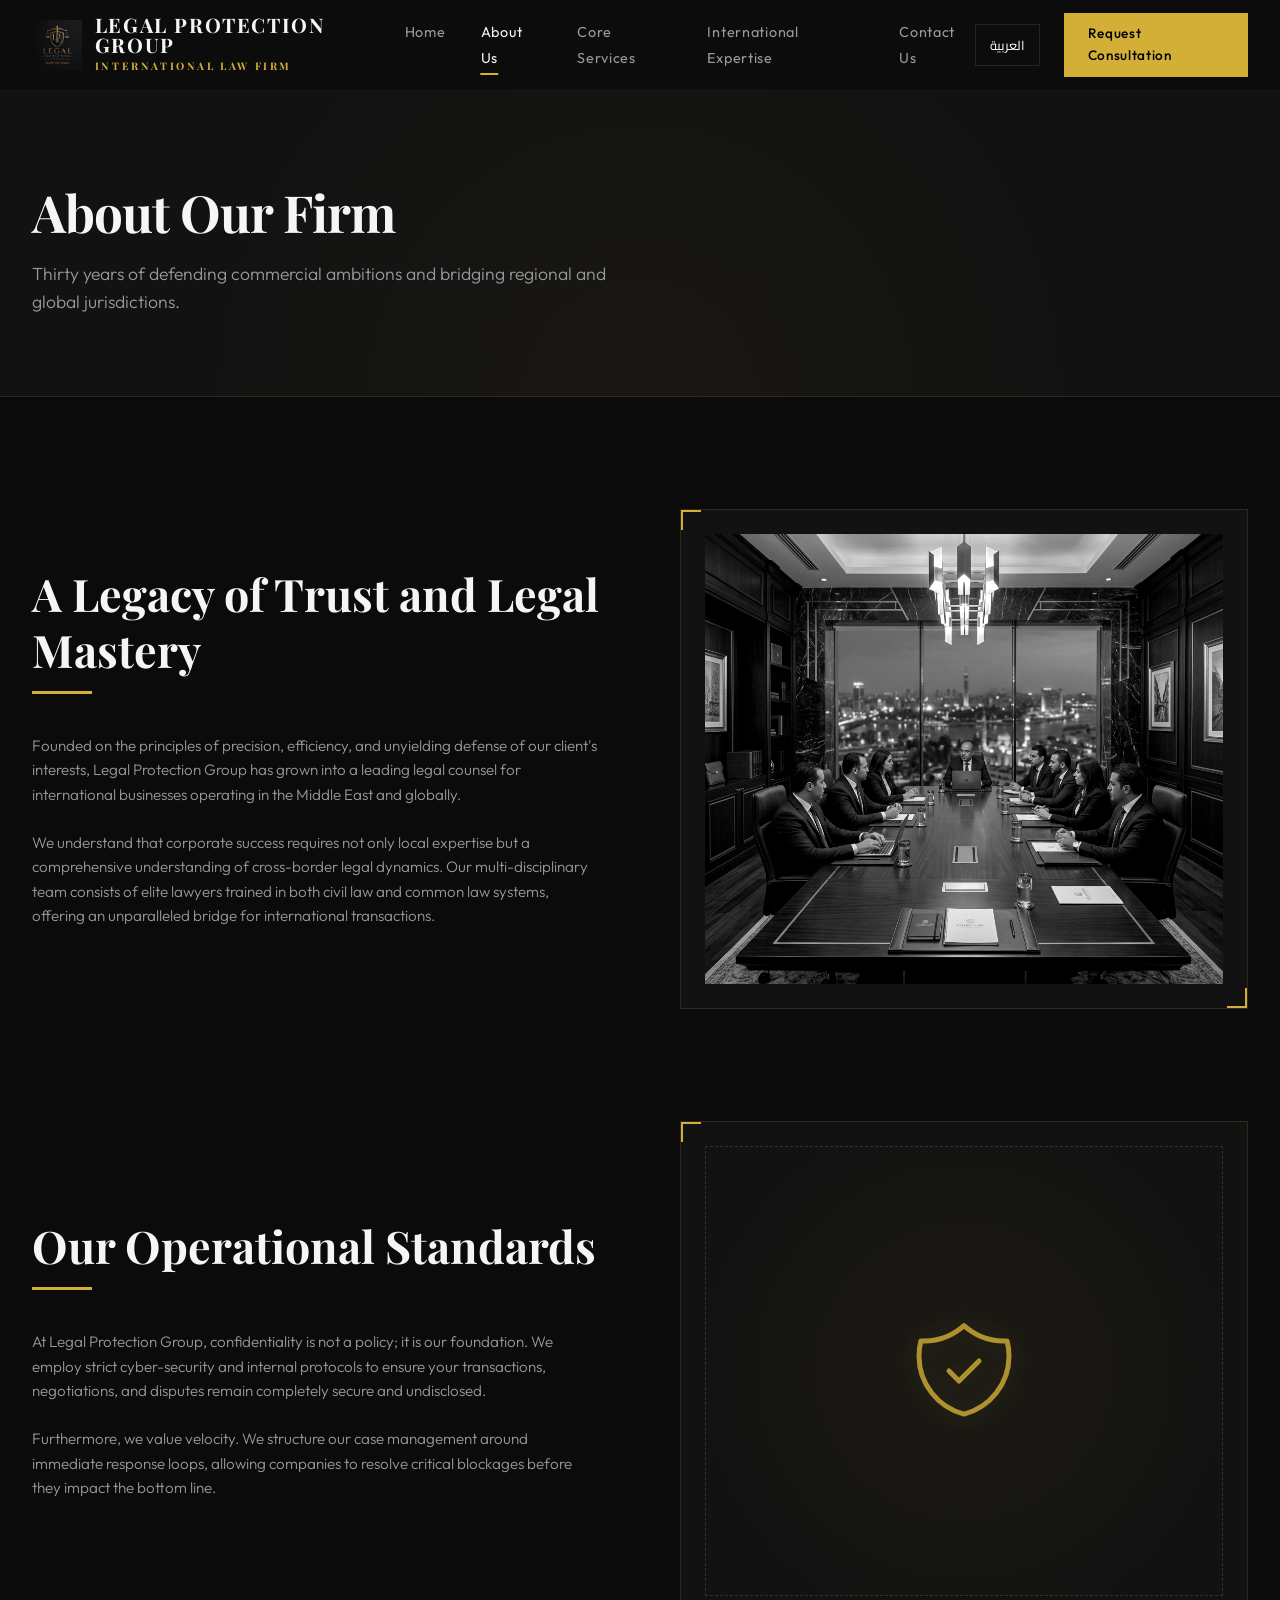
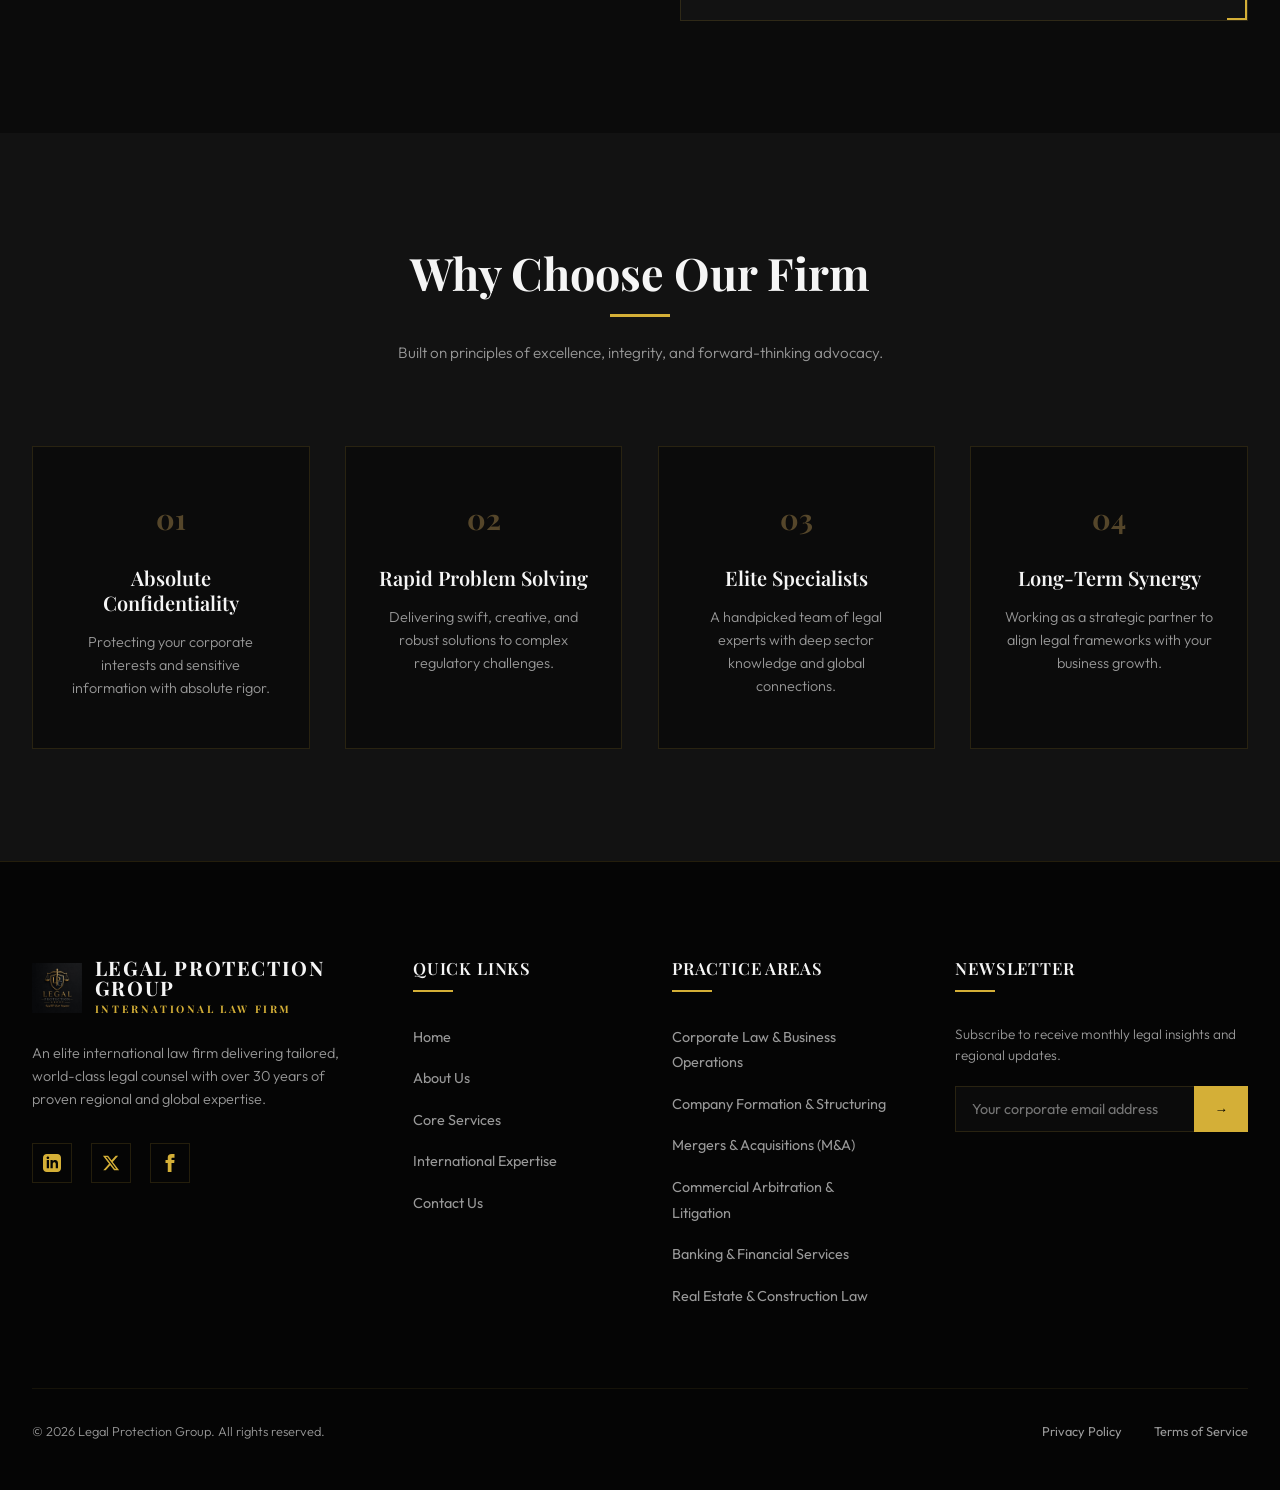
==== about.html @ 130374fc "Initial commit: Legal Protection Group website" ====
<!DOCTYPE html>
<html lang="en" dir="ltr">
<head>
    <meta charset="UTF-8">
    <meta name="viewport" content="width=device-width, initial-scale=1.0">
    <title data-i18n="about_hero_title">About Our Firm | LEGAL PROTECTION GROUP</title>
    <meta name="description" content="Learn about Legal Protection Group law firm's history, partners, and core operational values including absolute confidentiality and legal expertise.">
    <!-- Style Sheet -->
    <link rel="stylesheet" href="css/style.css">
</head>
<body>

    <!-- HEADER / NAVIGATION -->
    <header>
        <div class="container">
            <a href="index.html" class="logo">
                <img src="img/logo.jpg" alt="LPG Logo" class="logo-img">
                <div class="logo-text">
                    <span class="logo-title" data-i18n="brand_title">LEGAL PROTECTION GROUP</span>
                    <span class="logo-subtitle" data-i18n="brand_subtitle">INTERNATIONAL LAW FIRM</span>
                </div>
            </a>
            <nav id="main-nav">
                <ul class="nav-list">
                    <li><a href="index.html" class="nav-link" data-i18n="nav_home">Home</a></li>
                    <li><a href="about.html" class="nav-link" data-i18n="nav_about">About Us</a></li>
                    <li><a href="services.html" class="nav-link" data-i18n="nav_services">Core Services</a></li>
                    <li><a href="expertise.html" class="nav-link" data-i18n="nav_expertise">International Expertise</a></li>
                    <li><a href="contact.html" class="nav-link" data-i18n="nav_contact">Contact Us</a></li>
                </ul>
            </nav>
            <div class="nav-actions">
                <button id="lang-switcher" class="lang-switcher">العربية</button>
                <a href="contact.html" class="btn btn-solid" style="padding: 0.6rem 1.4rem; font-size: 0.85rem;" data-i18n="nav_cta">Request Consultation</a>
            </div>
            <button id="burger-menu" class="burger-menu" aria-label="Toggle Menu">
                <span></span>
                <span></span>
                <span></span>
            </button>
        </div>
    </header>

    <main>
        <!-- INNER PAGE HERO -->
        <section class="inner-hero">
            <div class="container">
                <h1 class="reveal" data-i18n="about_hero_title">About Our Firm</h1>
                <p class="reveal" data-i18n="about_hero_desc">Thirty years of defending commercial ambitions and bridging regional and global jurisdictions.</p>
            </div>
        </section>

        <!-- DETAILED CORE CONTENT -->
        <section class="about-detail">
            <div class="container">
                <div class="about-split" style="margin-bottom: 7rem;">
                    <div class="about-content reveal">
                        <h2 data-i18n="about_sec1_title">A Legacy of Trust and Legal Mastery</h2>
                        <p data-i18n="about_sec1_desc1">Founded on the principles of precision, efficiency, and unyielding defense of our client's interests, Legal Protection Group has grown into a leading legal counsel for international businesses operating in the Middle East and globally.</p>
                        <p data-i18n="about_sec1_desc2">We understand that corporate success requires not only local expertise but a comprehensive understanding of cross-border legal dynamics. Our multi-disciplinary team consists of elite lawyers trained in both civil law and common law systems, offering an unparalleled bridge for international transactions.</p>
                    </div>
                    <div class="about-img-frame reveal">
                        <div class="about-image">
                            <!-- Image reused for consistent premium identity -->
                             <img src="img/about.png" alt="LPG Office" loading="lazy">
                        </div>
                    </div>
                </div>

                <div class="about-split">
                    <div class="about-img-frame reveal" style="order: 2;">
                        <!-- Styled CSS decorative graphic as secondary image slot -->
                        <div class="about-image" style="background: radial-gradient(circle at center, rgba(212, 175, 55, 0.05) 0%, transparent 80%); display: flex; align-items: center; justify-content: center; border: 1px dashed rgba(212, 175, 55, 0.2);">
                            <svg viewBox="0 0 24 24" fill="none" stroke="#D4AF37" stroke-width="1" style="width: 120px; height: 120px; opacity: 0.8; filter: drop-shadow(0 0 10px rgba(212,175,55,0.2));">
                                <path stroke-linecap="round" stroke-linejoin="round" d="M9 12l2 2 4-4m5.618-4.016A11.955 11.955 0 0112 2.944a11.955 11.955 0 01-8.618 3.04A12.02 12.02 0 003 9c0 5.591 3.824 10.29 9 11.622 5.176-1.332 9-6.03 9-11.622 0-1.042-.133-2.052-.382-3.016z" />
                            </svg>
                        </div>
                    </div>
                    <div class="about-content reveal" style="order: 1;">
                        <h2 data-i18n="about_sec2_title">Our Operational Standards</h2>
                        <p data-i18n="about_sec2_desc1">At Legal Protection Group, confidentiality is not a policy; it is our foundation. We employ strict cyber-security and internal protocols to ensure your transactions, negotiations, and disputes remain completely secure and undisclosed.</p>
                        <p data-i18n="about_sec2_desc2">Furthermore, we value velocity. We structure our case management around immediate response loops, allowing companies to resolve critical blockages before they impact the bottom line.</p>
                    </div>
                </div>
            </div>
        </section>

        <!-- REUSED STRATEGIC PILLARS SECTION -->
        <section class="why-us">
            <div class="container">
                <div class="section-header reveal">
                    <h2 data-i18n="why_title">Why Choose Our Firm</h2>
                    <p data-i18n="why_desc">Built on principles of excellence, integrity, and forward-thinking advocacy.</p>
                </div>
                
                <div class="why-grid">
                    <div class="why-card reveal">
                        <div class="why-num">01</div>
                        <h3 data-i18n="why_pillar1_title">Absolute Confidentiality</h3>
                        <p data-i18n="why_pillar1_desc">Protecting your corporate interests and sensitive information with absolute rigor.</p>
                    </div>
                    <div class="why-card reveal">
                        <div class="why-num">02</div>
                        <h3 data-i18n="why_pillar2_title">Rapid Problem Solving</h3>
                        <p data-i18n="why_pillar2_desc">Delivering swift, creative, and robust solutions to complex regulatory challenges.</p>
                    </div>
                    <div class="why-card reveal">
                        <div class="why-num">03</div>
                        <h3 data-i18n="why_pillar3_title">Elite Specialists</h3>
                        <p data-i18n="why_pillar3_desc">A handpicked team of legal experts with deep sector knowledge and global connections.</p>
                    </div>
                    <div class="why-card reveal">
                        <div class="why-num">04</div>
                        <h3 data-i18n="why_pillar4_title">Long-Term Synergy</h3>
                        <p data-i18n="why_pillar4_desc">Working as a strategic partner to align legal frameworks with your business growth.</p>
                    </div>
                </div>
            </div>
        </section>
    </main>

    <!-- FOOTER -->
    <footer>
        <div class="container">
            <div class="footer-grid">
                <div class="footer-col footer-brand">
                    <a href="index.html" class="logo" style="margin-bottom: 1.5rem;">
                        <img src="img/logo.jpg" alt="LPG Logo" class="logo-img">
                        <div class="logo-text">
                            <span class="logo-title" data-i18n="brand_title">LEGAL PROTECTION GROUP</span>
                            <span class="logo-subtitle" data-i18n="brand_subtitle">INTERNATIONAL LAW FIRM</span>
                        </div>
                    </a>
                    <p data-i18n="footer_desc">An elite international law firm delivering tailored, world-class legal counsel with over 30 years of proven regional and global expertise.</p>
                    <div class="social-links">
                        <a href="https://linkedin.com" target="_blank" class="social-btn" aria-label="LinkedIn">
                            <svg viewBox="0 0 24 24"><path d="M19 0h-14c-2.761 0-5 2.239-5 5v14c0 2.761 2.239 5 5 5h14c2.762 0 5-2.239 5-5v-14c0-2.761-2.238-5-5-5zm-11 19h-3v-11h3v11zm-1.5-12.268c-.966 0-1.75-.79-1.75-1.764s.784-1.764 1.75-1.764 1.75.79 1.75 1.764-.783 1.764-1.75 1.764zm13.5 12.268h-3v-5.604c0-3.368-4-3.113-4 0v5.604h-3v-11h3v1.765c1.396-2.586 7-2.777 7 2.476v6.759z"/></svg>
                        </a>
                        <a href="https://twitter.com" target="_blank" class="social-btn" aria-label="X (Twitter)">
                            <svg viewBox="0 0 24 24"><path d="M18.244 2.25h3.308l-7.227 8.26 8.502 11.24H16.17l-5.214-6.817L4.99 21.75H1.68l7.73-8.835L1.254 2.25H8.08l4.713 6.231zm-1.161 17.52h1.833L7.084 4.126H5.117z"/></svg>
                        </a>
                        <a href="https://facebook.com" target="_blank" class="social-btn" aria-label="Facebook">
                            <svg viewBox="0 0 24 24"><path d="M9 8h-3v4h3v12h5v-12h3.642l.358-4h-4v-1.667c0-.955.192-1.333 1.115-1.333h2.885v-5h-3.808c-3.596 0-5.192 1.583-5.192 4.615v3.385z"/></svg>
                        </a>
                    </div>
                </div>
                <div class="footer-col">
                    <h4 data-i18n="footer_col_links">Quick Links</h4>
                    <ul class="footer-links">
                        <li><a href="index.html" data-i18n="nav_home">Home</a></li>
                        <li><a href="about.html" data-i18n="nav_about">About Us</a></li>
                        <li><a href="services.html" data-i18n="nav_services">Core Services</a></li>
                        <li><a href="expertise.html" data-i18n="nav_expertise">International Expertise</a></li>
                        <li><a href="contact.html" data-i18n="nav_contact">Contact Us</a></li>
                    </ul>
                </div>
                <div class="footer-col">
                    <h4 data-i18n="footer_col_services">Practice Areas</h4>
                    <ul class="footer-links">
                        <li><a href="services.html" data-i18n="service1_title">Corporate Law</a></li>
                        <li><a href="services.html" data-i18n="service2_title">Company Formation</a></li>
                        <li><a href="services.html" data-i18n="service3_title">Mergers & Acquisitions</a></li>
                        <li><a href="services.html" data-i18n="service4_title">Commercial Arbitration</a></li>
                        <li><a href="services.html" data-i18n="service5_title">Banking & Financial</a></li>
                        <li><a href="services.html" data-i18n="service6_title">Real Estate Law</a></li>
                    </ul>
                </div>
                <div class="footer-col">
                    <h4 data-i18n="footer_newsletter_title">Newsletter</h4>
                    <p style="font-size: 0.85rem; margin-bottom: 1.2rem;" data-i18n="footer_newsletter_desc">Subscribe to receive monthly legal insights and regional updates.</p>
                    <form id="footer-newsletter" class="newsletter-form">
                        <div class="newsletter-input-group">
                            <input type="email" class="newsletter-input" data-i18n="footer_newsletter_placeholder" placeholder="Your corporate email address" required>
                            <button type="submit" class="newsletter-btn">→</button>
                        </div>
                    </form>
                </div>
            </div>
            <div class="footer-bottom">
                <p data-i18n="footer_copyright">© 2026 Legal Protection Group. All rights reserved.</p>
                <div class="footer-bottom-links">
                    <a href="#" data-i18n="footer_privacy">Privacy Policy</a>
                    <a href="#" data-i18n="footer_terms">Terms of Service</a>
                </div>
            </div>
        </div>
    </footer>

    <!-- Scripts -->
    <script src="js/translations.js"></script>
    <script src="js/main.js"></script>
</body>
</html>
---- css/style.css ----
/* IMPORT FONTS FROM GOOGLE FONTS */
@import url('https://fonts.googleapis.com/css2?family=Cairo:wght@300;400;500;600;700;800&family=Outfit:wght@300;400;500;600;700;900&family=Playfair+Display:ital,wght@0,400;0,600;0,700;1,400&display=swap');

/* BRAND IDENTITY & DESIGN TOKENS */
:root {
    --bg-primary: #0B0B0B;
    --bg-secondary: #121212;
    --bg-tertiary: #1A1A1A;
    --color-gold: #D4AF37;
    --color-gold-hover: #C5A059;
    --color-gold-light: rgba(212, 175, 55, 0.1);
    --color-gold-glow: rgba(212, 175, 55, 0.25);
    --text-primary: #F5F5F5;
    --text-muted: #999999;
    --border-glass: rgba(212, 175, 55, 0.15);
    --bg-glass: rgba(18, 18, 18, 0.7);
    --blur-radius: 16px;
    --transition-smooth: all 0.4s cubic-bezier(0.16, 1, 0.3, 1);
    
    /* Fonts default to English */
    --font-heading: 'Playfair Display', 'Cairo', serif;
    --font-body: 'Outfit', 'Cairo', sans-serif;
    --font-arabic: 'Cairo', sans-serif;
}

/* LANG SPECIFIC SYSTEM */
[dir="rtl"] {
    --font-heading: 'Cairo', sans-serif;
    --font-body: 'Cairo', sans-serif;
}

/* CSS RESET & GENERAL STYLES */
*, *::before, *::after {
    box-sizing: border-box;
    margin: 0;
    padding: 0;
}

html {
    scroll-behavior: smooth;
    font-size: 16px;
}

body {
    background-color: var(--bg-primary);
    color: var(--text-primary);
    font-family: var(--font-body);
    line-height: 1.6;
    overflow-x: hidden;
    -webkit-font-smoothing: antialiased;
}

/* CUSTOM SCROLLBAR */
::-webkit-scrollbar {
    width: 8px;
}
::-webkit-scrollbar-track {
    background: var(--bg-primary);
}
::-webkit-scrollbar-thumb {
    background: var(--color-gold-light);
    border: 1px solid var(--border-glass);
    border-radius: 4px;
}
::-webkit-scrollbar-thumb:hover {
    background: var(--color-gold);
}

/* TYPOGRAPHY */
h1, h2, h3, h4, h5, h6 {
    font-family: var(--font-heading);
    font-weight: 700;
    color: var(--text-primary);
    line-height: 1.25;
}

h1 {
    font-size: clamp(2.5rem, 5vw, 4.5rem);
    letter-spacing: -0.02em;
}

h2 {
    font-size: clamp(1.8rem, 3.5vw, 2.8rem);
    margin-bottom: 1.5rem;
    position: relative;
    padding-bottom: 1rem;
}

h2::after {
    content: '';
    position: absolute;
    bottom: 0;
    left: 0;
    width: 60px;
    height: 3px;
    background-color: var(--color-gold);
    transition: var(--transition-smooth);
}

[dir="rtl"] h2::after {
    left: auto;
    right: 0;
}

h3 {
    font-size: clamp(1.3rem, 2vw, 1.8rem);
    margin-bottom: 1rem;
}

p {
    color: var(--text-muted);
    font-size: clamp(0.95rem, 1.1vw, 1.15rem);
    font-weight: 300;
    margin-bottom: 1.5rem;
}

a {
    color: inherit;
    text-decoration: none;
    transition: var(--transition-smooth);
}

/* CORE CONTAINERS & SECTIONS */
.container {
    width: 100%;
    max-width: 1300px;
    margin: 0 auto;
    padding: 0 2rem;
}

section {
    padding: 7rem 0;
    position: relative;
}

.section-header {
    text-align: center;
    max-width: 700px;
    margin: 0 auto 5rem auto;
}

.section-header h2::after {
    left: 50%;
    transform: translateX(-50%);
}

.section-header p {
    margin-top: 1rem;
}

/* BUTTONS & CTA */
.btn {
    display: inline-flex;
    align-items: center;
    justify-content: center;
    padding: 0.9rem 2.2rem;
    font-family: var(--font-body);
    font-weight: 500;
    font-size: 0.95rem;
    letter-spacing: 0.05em;
    border-radius: 0;
    cursor: pointer;
    transition: var(--transition-smooth);
    position: relative;
    overflow: hidden;
    z-index: 1;
}

.btn-solid {
    background-color: var(--color-gold);
    color: #000;
    border: 1px solid var(--color-gold);
}

.btn-solid::before {
    content: '';
    position: absolute;
    top: 0;
    left: -100%;
    width: 100%;
    height: 100%;
    background: linear-gradient(90deg, transparent, rgba(255, 255, 255, 0.2), transparent);
    transition: 0.5s;
    z-index: -1;
}

.btn-solid:hover::before {
    left: 100%;
}

.btn-solid:hover {
    background-color: var(--color-gold-hover);
    border-color: var(--color-gold-hover);
    box-shadow: 0 0 15px var(--color-gold-glow);
}

.btn-outline {
    background-color: transparent;
    color: var(--color-gold);
    border: 1px solid var(--color-gold);
}

.btn-outline:hover {
    background-color: var(--color-gold);
    color: #000;
    box-shadow: 0 0 15px var(--color-gold-glow);
}

.btn-group {
    display: flex;
    gap: 1.5rem;
    flex-wrap: wrap;
}

/* HEADER & NAVIGATION */
header {
    position: fixed;
    top: 0;
    left: 0;
    width: 100%;
    z-index: 1000;
    background-color: rgba(11, 11, 11, 0.75);
    backdrop-filter: blur(var(--blur-radius));
    -webkit-backdrop-filter: blur(var(--blur-radius));
    border-bottom: 1px solid rgba(212, 175, 55, 0.08);
    transition: var(--transition-smooth);
}

header.scrolled {
    background-color: rgba(11, 11, 11, 0.95);
    padding: 0.5rem 0;
}

header .container {
    display: flex;
    align-items: center;
    justify-content: space-between;
    height: 90px;
    transition: var(--transition-smooth);
}

header.scrolled .container {
    height: 70px;
}

/* Logo Design */
.logo {
    display: flex;
    align-items: center;
    gap: 0.8rem;
    font-family: var(--font-heading);
    font-weight: 700;
    font-size: 1.5rem;
    color: var(--text-primary);
}

.logo-img {
    height: 50px;
    width: 50px;
    object-fit: cover;
    object-position: 50% 10%;
    mix-blend-mode: screen;
    transition: var(--transition-smooth);
}

.logo:hover .logo-img {
    transform: scale(1.08);
}

.logo-text {
    display: flex;
    flex-direction: column;
}

.logo-title {
    font-size: 1.25rem;
    letter-spacing: 0.08em;
    font-weight: 700;
    line-height: 1;
}

.logo-subtitle {
    font-size: 0.65rem;
    color: var(--color-gold);
    letter-spacing: 0.25em;
    text-transform: uppercase;
    margin-top: 0.2rem;
}

/* Navigation Links */
nav {
    display: flex;
    align-items: center;
}

.nav-list {
    display: flex;
    list-style: none;
    gap: 2.2rem;
}

.nav-link {
    font-size: 0.9rem;
    font-weight: 400;
    letter-spacing: 0.05em;
    color: var(--text-muted);
    position: relative;
    padding: 0.5rem 0;
}

.nav-link:hover, .nav-link.active {
    color: var(--text-primary);
}

.nav-link::after {
    content: '';
    position: absolute;
    bottom: 0;
    left: 50%;
    transform: translateX(-50%);
    width: 0;
    height: 2px;
    background-color: var(--color-gold);
    transition: var(--transition-smooth);
}

.nav-link:hover::after, .nav-link.active::after {
    width: 100%;
}

/* Nav Actions */
.nav-actions {
    display: flex;
    align-items: center;
    gap: 1.5rem;
}

.lang-switcher {
    background: transparent;
    border: 1px solid var(--border-glass);
    color: var(--text-primary);
    padding: 0.5rem 0.9rem;
    font-size: 0.8rem;
    font-weight: 500;
    cursor: pointer;
    font-family: var(--font-body);
    transition: var(--transition-smooth);
}

.lang-switcher:hover {
    border-color: var(--color-gold);
    color: var(--color-gold);
}

/* Burger Menu Toggle */
.burger-menu {
    display: none;
    flex-direction: column;
    justify-content: space-between;
    width: 25px;
    height: 18px;
    background: transparent;
    border: none;
    cursor: pointer;
    z-index: 1100;
}

.burger-menu span {
    width: 100%;
    height: 2px;
    background-color: var(--text-primary);
    transition: var(--transition-smooth);
}

.burger-menu.open span:nth-child(1) {
    transform: translateY(8px) rotate(45deg);
    background-color: var(--color-gold);
}

.burger-menu.open span:nth-child(2) {
    opacity: 0;
}

.burger-menu.open span:nth-child(3) {
    transform: translateY(-8px) rotate(-45deg);
    background-color: var(--color-gold);
}

/* HERO SECTION */
.hero {
    min-height: 100vh;
    display: flex;
    align-items: center;
    padding-top: 120px;
    padding-bottom: 4rem;
    background-image: 
        radial-gradient(circle at 80% 20%, rgba(212, 175, 55, 0.05) 0%, transparent 40%),
        radial-gradient(circle at 20% 80%, rgba(212, 175, 55, 0.03) 0%, transparent 50%),
        linear-gradient(180deg, var(--bg-primary) 0%, var(--bg-secondary) 100%);
    position: relative;
    overflow: hidden;
}

.hero::before {
    content: '';
    position: absolute;
    top: 0;
    left: 0;
    width: 100%;
    height: 100%;
    background-image: linear-gradient(rgba(212, 175, 55, 0.02) 1px, transparent 1px), linear-gradient(90deg, rgba(212, 175, 55, 0.02) 1px, transparent 1px);
    background-size: 80px 80px;
    background-position: center;
    pointer-events: none;
}

.hero-grid {
    display: grid;
    grid-template-columns: 1.2fr 0.8fr;
    gap: 4rem;
    align-items: center;
    position: relative;
    z-index: 5;
}

.hero-content {
    max-width: 750px;
}

.hero-tag {
    font-size: 0.85rem;
    letter-spacing: 0.3em;
    text-transform: uppercase;
    color: var(--color-gold);
    display: inline-block;
    margin-bottom: 1.5rem;
    font-weight: 600;
}

.hero h1 {
    margin-bottom: 2rem;
}

.hero .lead-p {
    font-size: clamp(1.1rem, 1.4vw, 1.4rem);
    color: var(--text-muted);
    margin-bottom: 3rem;
    font-weight: 300;
}

/* Counters Container */
.hero-counters {
    display: grid;
    grid-template-columns: repeat(3, 1fr);
    gap: 2rem;
    margin-top: 5rem;
    border-top: 1px solid var(--border-glass);
    padding-top: 2.5rem;
}

.counter-item {
    display: flex;
    flex-direction: column;
}

.counter-number {
    font-family: var(--font-heading);
    font-size: clamp(2.2rem, 3.5vw, 3.8rem);
    color: var(--color-gold);
    font-weight: 700;
    line-height: 1;
    margin-bottom: 0.5rem;
}

.counter-label {
    font-size: 0.85rem;
    color: var(--text-muted);
    letter-spacing: 0.05em;
    text-transform: uppercase;
    line-height: 1.3;
}

/* Hero Decorative Graphic */
.hero-graphic {
    position: relative;
    width: 100%;
    height: 480px;
    display: flex;
    align-items: center;
    justify-content: center;
}

.graphic-ring {
    position: absolute;
    border: 1px solid rgba(212, 175, 55, 0.05);
    border-radius: 50%;
}

.graphic-ring-1 {
    width: 440px;
    height: 440px;
    border-color: rgba(212, 175, 55, 0.06);
    animation: rotateSlow 30s linear infinite;
}

.graphic-ring-2 {
    width: 320px;
    height: 320px;
    border-color: rgba(212, 175, 55, 0.12);
    border-style: dashed;
    animation: rotateSlow 20s linear infinite reverse;
}

.graphic-ring-3 {
    width: 200px;
    height: 200px;
    background: radial-gradient(circle, rgba(212,175,55,0.06) 0%, transparent 70%);
}

.graphic-shield {
    width: 90px;
    height: 110px;
    position: relative;
    color: var(--color-gold);
    display: flex;
    align-items: center;
    justify-content: center;
    z-index: 2;
    filter: drop-shadow(0 0 15px var(--color-gold-glow));
}

.graphic-shield svg {
    width: 100%;
    height: 100%;
    fill: currentColor;
}

@keyframes rotateSlow {
    from { transform: rotate(0deg); }
    to { transform: rotate(360deg); }
}

/* CORPORATE OVERVIEW (About Us Section) */
.about-split {
    display: grid;
    grid-template-columns: 1fr 1fr;
    gap: 5rem;
    align-items: center;
}

.about-img-frame {
    position: relative;
    border: 1px solid var(--border-glass);
    padding: 1.5rem;
    background-color: var(--bg-secondary);
}

.about-img-frame::before {
    content: '';
    position: absolute;
    top: 0;
    left: 0;
    width: 20px;
    height: 20px;
    border-top: 2px solid var(--color-gold);
    border-left: 2px solid var(--color-gold);
}

.about-img-frame::after {
    content: '';
    position: absolute;
    bottom: 0;
    right: 0;
    width: 20px;
    height: 20px;
    border-bottom: 2px solid var(--color-gold);
    border-right: 2px solid var(--color-gold);
}

.about-image {
    width: 100%;
    height: 450px;
    background-color: var(--bg-tertiary);
    background-size: cover;
    background-position: center;
    position: relative;
    overflow: hidden;
}

.about-image img {
    width: 100%;
    height: 100%;
    object-fit: cover;
    filter: grayscale(100%) contrast(110%);
    mix-blend-mode: luminosity;
    transition: var(--transition-smooth);
}

.about-img-frame:hover .about-image img {
    filter: grayscale(20%) contrast(100%);
    transform: scale(1.05);
}

.about-content h2 {
    margin-bottom: 2.5rem;
}

.about-features {
    display: grid;
    grid-template-columns: 1fr 1fr;
    gap: 2.5rem;
    margin-top: 3.5rem;
}

.about-feature-item {
    display: flex;
    gap: 1.2rem;
}

.about-feature-icon {
    width: 45px;
    height: 45px;
    flex-shrink: 0;
    border: 1px solid var(--border-glass);
    background-color: var(--color-gold-light);
    color: var(--color-gold);
    display: flex;
    align-items: center;
    justify-content: center;
}

.about-feature-icon svg {
    width: 20px;
    height: 20px;
    fill: currentColor;
}

.about-feature-text h4 {
    font-size: 1.05rem;
    margin-bottom: 0.5rem;
    font-weight: 600;
}

.about-feature-text p {
    font-size: 0.9rem;
    margin-bottom: 0;
}

/* CORE LEGAL SERVICES (Interactive Grid) */
.services-grid {
    display: grid;
    grid-template-columns: repeat(auto-fill, minmax(360px, 1fr));
    gap: 2.2rem;
}

.service-card {
    background: var(--bg-glass);
    backdrop-filter: blur(var(--blur-radius));
    -webkit-backdrop-filter: blur(var(--blur-radius));
    border: 1px solid var(--border-glass);
    padding: 3rem 2.5rem;
    display: flex;
    flex-direction: column;
    height: 100%;
    position: relative;
    transition: var(--transition-smooth);
}

.service-card::before {
    content: '';
    position: absolute;
    bottom: 0;
    left: 0;
    width: 100%;
    height: 0;
    background: linear-gradient(180deg, transparent, rgba(212, 175, 55, 0.03));
    transition: var(--transition-smooth);
    z-index: 0;
}

.service-card:hover {
    transform: translateY(-8px);
    border-color: var(--color-gold);
    box-shadow: 0 10px 30px rgba(0, 0, 0, 0.5), 0 0 15px rgba(212, 175, 55, 0.05);
}

.service-card:hover::before {
    height: 100%;
}

.service-icon {
    width: 60px;
    height: 60px;
    border: 1px solid var(--border-glass);
    background-color: var(--color-gold-light);
    color: var(--color-gold);
    display: flex;
    align-items: center;
    justify-content: center;
    margin-bottom: 2rem;
    position: relative;
    z-index: 1;
    transition: var(--transition-smooth);
}

.service-card:hover .service-icon {
    background-color: var(--color-gold);
    color: #000;
    border-color: var(--color-gold);
    box-shadow: 0 0 10px var(--color-gold-glow);
}

.service-icon svg {
    width: 28px;
    height: 28px;
    fill: currentColor;
}

.service-card h3 {
    margin-bottom: 1rem;
    position: relative;
    z-index: 1;
    font-weight: 600;
}

.service-card p {
    font-size: 0.95rem;
    margin-bottom: 2rem;
    flex-grow: 1;
    position: relative;
    z-index: 1;
}

.service-link {
    display: inline-flex;
    align-items: center;
    gap: 0.8rem;
    font-family: var(--font-body);
    font-weight: 500;
    font-size: 0.9rem;
    color: var(--color-gold);
    position: relative;
    z-index: 1;
}

.service-link svg {
    width: 16px;
    height: 16px;
    fill: currentColor;
    transition: var(--transition-smooth);
}

[dir="rtl"] .service-link svg {
    transform: scaleX(-1);
}

.service-card:hover .service-link svg {
    transform: translateX(6px);
}

[dir="rtl"] .service-card:hover .service-link svg {
    transform: translateX(-6px) scaleX(-1);
}

/* STRATEGIC PILLARS (Why Choose Us) */
.why-us {
    background-color: var(--bg-secondary);
}

.why-grid {
    display: grid;
    grid-template-columns: repeat(4, 1fr);
    gap: 2.2rem;
}

.why-card {
    background-color: var(--bg-primary);
    border: 1px solid var(--border-glass);
    padding: 3rem 2rem;
    text-align: center;
    position: relative;
    transition: var(--transition-smooth);
}

.why-card::after {
    content: '';
    position: absolute;
    top: 0;
    left: 0;
    width: 100%;
    height: 3px;
    background-color: var(--color-gold);
    transform: scaleX(0);
    transition: var(--transition-smooth);
}

.why-card:hover {
    transform: translateY(-5px);
    border-color: rgba(212, 175, 55, 0.3);
}

.why-card:hover::after {
    transform: scaleX(1);
}

.why-num {
    font-family: var(--font-heading);
    font-size: 1.8rem;
    font-weight: 700;
    color: var(--color-gold-hover);
    opacity: 0.4;
    margin-bottom: 1.5rem;
}

.why-card h3 {
    font-size: 1.25rem;
    margin-bottom: 1rem;
    font-weight: 600;
}

.why-card p {
    font-size: 0.9rem;
    margin-bottom: 0;
}

/* GLOBAL REACH & NETWORK */
.global-reach {
    background-image: 
        radial-gradient(circle at 10% 30%, rgba(212, 175, 55, 0.04) 0%, transparent 50%),
        linear-gradient(180deg, var(--bg-primary) 0%, var(--bg-secondary) 100%);
}

.global-layout {
    display: grid;
    grid-template-columns: 0.9fr 1.1fr;
    gap: 6rem;
    align-items: center;
}

.global-map-placeholder {
    width: 100%;
    height: 380px;
    border: 1px solid var(--border-glass);
    background-color: var(--bg-glass);
    backdrop-filter: blur(var(--blur-radius));
    -webkit-backdrop-filter: blur(var(--blur-radius));
    display: flex;
    align-items: center;
    justify-content: center;
    position: relative;
    overflow: hidden;
}

.global-map-placeholder svg {
    width: 90%;
    height: 90%;
    opacity: 0.15;
    fill: var(--color-gold);
}

/* Pulse dots representing key global connections */
.map-pulse {
    position: absolute;
    width: 10px;
    height: 10px;
    background-color: var(--color-gold);
    border-radius: 50%;
    box-shadow: 0 0 10px var(--color-gold);
}

.map-pulse::after {
    content: '';
    position: absolute;
    top: -5px;
    left: -5px;
    right: -5px;
    bottom: -5px;
    border: 1px solid var(--color-gold);
    border-radius: 50%;
    animation: pulseGlow 2s infinite ease-out;
}

.map-pulse-hq { top: 60%; left: 55%; }

@keyframes pulseGlow {
    0% { transform: scale(0.8); opacity: 0.8; }
    100% { transform: scale(2.2); opacity: 0; }
}

.global-hubs {
    display: flex;
    gap: 2rem;
    margin-top: 3rem;
    flex-wrap: wrap;
}

.hub-item {
    border-left: 2px solid var(--color-gold);
    padding-left: 1.2rem;
}

[dir="rtl"] .hub-item {
    border-left: none;
    border-right: 2px solid var(--color-gold);
    padding-left: 0;
    padding-right: 1.2rem;
}

.hub-name {
    font-size: 1.1rem;
    font-weight: 600;
    color: var(--text-primary);
}

.hub-desc {
    font-size: 0.85rem;
    color: var(--text-muted);
}

/* CONTACT PAGE SPECIFIC FORM & INFO */
.contact-grid {
    display: grid;
    grid-template-columns: 1.1fr 0.9fr;
    gap: 5rem;
    align-items: flex-start;
}

.contact-card {
    background: var(--bg-glass);
    border: 1px solid var(--border-glass);
    backdrop-filter: blur(var(--blur-radius));
    -webkit-backdrop-filter: blur(var(--blur-radius));
    padding: 4rem 3.5rem;
}

.form-group {
    margin-bottom: 2rem;
    position: relative;
}

.form-label {
    display: block;
    font-size: 0.85rem;
    font-weight: 500;
    text-transform: uppercase;
    letter-spacing: 0.05em;
    color: var(--color-gold);
    margin-bottom: 0.8rem;
}

.form-control {
    width: 100%;
    background-color: rgba(11, 11, 11, 0.5);
    border: 1px solid rgba(212, 175, 55, 0.2);
    color: var(--text-primary);
    padding: 1rem 1.2rem;
    font-family: var(--font-body);
    font-size: 0.95rem;
    transition: var(--transition-smooth);
}

.form-control:focus {
    outline: none;
    border-color: var(--color-gold);
    box-shadow: 0 0 10px rgba(212, 175, 55, 0.1);
}

textarea.form-control {
    resize: none;
    min-height: 140px;
}

.form-message {
    font-size: 0.85rem;
    margin-top: 1rem;
    display: none;
}

.form-message.success {
    color: #4BB543;
    display: block;
}

.form-message.error {
    color: #ff3333;
    display: block;
}

.info-column {
    display: flex;
    flex-direction: column;
    gap: 3rem;
}

.info-item {
    display: flex;
    gap: 1.5rem;
}

.info-icon {
    width: 55px;
    height: 55px;
    border: 1px solid var(--border-glass);
    background-color: var(--color-gold-light);
    color: var(--color-gold);
    display: flex;
    align-items: center;
    justify-content: center;
    flex-shrink: 0;
}

.info-icon svg {
    width: 24px;
    height: 24px;
    fill: currentColor;
}

.info-text h3 {
    font-size: 1.15rem;
    margin-bottom: 0.5rem;
    font-weight: 600;
}

.info-text p, .info-text a {
    font-size: 0.95rem;
    color: var(--text-muted);
    margin-bottom: 0.3rem;
    display: block;
}

.info-text a:hover {
    color: var(--color-gold);
}

/* INNER PAGES HERO HEADER */
.inner-hero {
    padding-top: 180px;
    padding-bottom: 5rem;
    background-color: var(--bg-secondary);
    border-bottom: 1px solid var(--border-glass);
    position: relative;
    background-image: radial-gradient(circle at 50% 100%, rgba(212, 175, 55, 0.03) 0%, transparent 60%);
}

.inner-hero h1 {
    font-size: clamp(2rem, 4vw, 3.5rem);
    margin-bottom: 1rem;
}

.inner-hero p {
    font-size: 1.1rem;
    max-width: 600px;
    margin-bottom: 0;
}

/* FOOTER SECTION */
footer {
    background-color: #050505;
    padding: 6rem 0 3rem 0;
    border-top: 1px solid var(--border-glass);
}

.footer-grid {
    display: grid;
    grid-template-columns: 1.3fr 0.8fr 0.9fr 1fr;
    gap: 4rem;
    margin-bottom: 5rem;
}

.footer-brand .logo {
    margin-bottom: 1.5rem;
}

.footer-brand p {
    font-size: 0.9rem;
    margin-bottom: 2rem;
    max-width: 320px;
}

.social-links {
    display: flex;
    gap: 1.2rem;
}

.social-btn {
    width: 40px;
    height: 40px;
    border: 1px solid var(--border-glass);
    background-color: transparent;
    color: var(--color-gold);
    display: flex;
    align-items: center;
    justify-content: center;
    transition: var(--transition-smooth);
}

.social-btn:hover {
    background-color: var(--color-gold);
    color: #000;
    border-color: var(--color-gold);
    box-shadow: 0 0 10px var(--color-gold-glow);
}

.social-btn svg {
    width: 18px;
    height: 18px;
    fill: currentColor;
}

.footer-col h4 {
    font-size: 1.05rem;
    font-weight: 600;
    margin-bottom: 2rem;
    position: relative;
    padding-bottom: 0.8rem;
    letter-spacing: 0.05em;
    text-transform: uppercase;
}

.footer-col h4::after {
    content: '';
    position: absolute;
    bottom: 0;
    left: 0;
    width: 40px;
    height: 2px;
    background-color: var(--color-gold);
}

[dir="rtl"] .footer-col h4::after {
    left: auto;
    right: 0;
}

.footer-links {
    list-style: none;
    display: flex;
    flex-direction: column;
    gap: 1rem;
}

.footer-links a {
    font-size: 0.9rem;
    color: var(--text-muted);
}

.footer-links a:hover {
    color: var(--color-gold);
    padding-inline-start: 5px;
}

.newsletter-form {
    display: flex;
    flex-direction: column;
    gap: 1rem;
}

.newsletter-input-group {
    display: flex;
}

.newsletter-input {
    flex-grow: 1;
    background-color: #0B0B0B;
    border: 1px solid var(--border-glass);
    border-right: none;
    color: var(--text-primary);
    padding: 0.8rem 1rem;
    font-family: var(--font-body);
    font-size: 0.9rem;
    transition: var(--transition-smooth);
}

[dir="rtl"] .newsletter-input {
    border-right: 1px solid var(--border-glass);
    border-left: none;
}

.newsletter-input:focus {
    outline: none;
    border-color: var(--color-gold);
}

.newsletter-btn {
    background-color: var(--color-gold);
    color: #000;
    border: 1px solid var(--color-gold);
    padding: 0.8rem 1.2rem;
    cursor: pointer;
    font-weight: 600;
    transition: var(--transition-smooth);
}

.newsletter-btn:hover {
    background-color: var(--color-gold-hover);
    border-color: var(--color-gold-hover);
}

.footer-bottom {
    border-top: 1px solid rgba(212, 175, 55, 0.08);
    padding-top: 2rem;
    display: flex;
    justify-content: space-between;
    align-items: center;
    flex-wrap: wrap;
    gap: 1.5rem;
}

.footer-bottom p {
    font-size: 0.8rem;
    margin-bottom: 0;
}

.footer-bottom-links {
    display: flex;
    gap: 2rem;
}

.footer-bottom-links a {
    font-size: 0.8rem;
    color: var(--text-muted);
}

.footer-bottom-links a:hover {
    color: var(--color-gold);
}

/* OUR PROFESSIONALS / TEAM SECTION */
.team-section {
    background-color: var(--bg-secondary);
}

.team-grid {
    display: grid;
    grid-template-columns: repeat(4, 1fr);
    gap: 2.2rem;
}

.team-card {
    position: relative;
    overflow: hidden;
    background-color: var(--bg-primary);
    border: 1px solid var(--border-glass);
    transition: var(--transition-smooth);
    cursor: pointer;
}

.team-card:hover {
    border-color: var(--color-gold);
    transform: translateY(-6px);
    box-shadow: 0 15px 40px rgba(0, 0, 0, 0.5), 0 0 20px rgba(212, 175, 55, 0.08);
}

.team-photo {
    width: 100%;
    height: 380px;
    overflow: hidden;
    position: relative;
}

.team-photo img {
    width: 100%;
    height: 100%;
    object-fit: cover;
    object-position: top;
    filter: grayscale(100%) contrast(1.1);
    transition: all 0.6s cubic-bezier(0.16, 1, 0.3, 1);
}

.team-card:hover .team-photo img {
    filter: grayscale(0%) contrast(1);
    transform: scale(1.06);
}

.team-photo::after {
    content: '';
    position: absolute;
    bottom: 0;
    left: 0;
    width: 100%;
    height: 50%;
    background: linear-gradient(to top, rgba(11, 11, 11, 0.95) 0%, transparent 100%);
    pointer-events: none;
    z-index: 1;
}

.team-info {
    padding: 1.8rem 1.5rem;
    position: relative;
    z-index: 2;
}

.team-info h3 {
    font-size: 1.2rem;
    font-weight: 700;
    margin-bottom: 0.4rem;
    transition: var(--transition-smooth);
}

.team-card:hover .team-info h3 {
    color: var(--color-gold);
}

.team-title {
    font-size: 0.85rem;
    color: var(--color-gold);
    font-weight: 500;
    letter-spacing: 0.03em;
    margin-bottom: 0.6rem;
    display: block;
}

.team-specialty {
    font-size: 0.8rem;
    color: var(--text-muted);
    margin-bottom: 0;
    line-height: 1.5;
}

.team-social {
    display: flex;
    gap: 0.8rem;
    margin-top: 1rem;
    opacity: 0;
    transform: translateY(8px);
    transition: var(--transition-smooth);
}

.team-card:hover .team-social {
    opacity: 1;
    transform: translateY(0);
}

.team-social a {
    width: 32px;
    height: 32px;
    border: 1px solid var(--border-glass);
    display: flex;
    align-items: center;
    justify-content: center;
    color: var(--text-muted);
    transition: var(--transition-smooth);
}

.team-social a:hover {
    border-color: var(--color-gold);
    color: var(--color-gold);
    background-color: var(--color-gold-light);
}

.team-social a svg {
    width: 14px;
    height: 14px;
    fill: currentColor;
}

.team-gold-line {
    height: 3px;
    width: 0;
    background-color: var(--color-gold);
    transition: var(--transition-smooth);
}

.team-card:hover .team-gold-line {
    width: 100%;
}

.team-cta {
    text-align: center;
    margin-top: 4rem;
}

/* ENTRANCE SCROLL ANIMATION SYSTEM */
.reveal {
    opacity: 0;
    transform: translateY(30px);
    transition: opacity 0.8s ease, transform 0.8s cubic-bezier(0.16, 1, 0.3, 1);
}

.reveal.reveal-active {
    opacity: 1;
    transform: translateY(0);
}

/* MOBILE RESPONSIVE DRAWER & OVERRIDES */
@media (max-width: 1024px) {
    .nav-list {
        gap: 1.5rem;
    }
    
    .footer-grid {
        grid-template-columns: 1fr 1fr;
        gap: 3rem;
    }
}

@media (max-width: 900px) {
    header .container {
        height: 80px;
    }
    
    .burger-menu {
        display: flex;
    }
    
    nav {
        position: fixed;
        top: 80px;
        left: -100%;
        width: 100%;
        height: calc(100vh - 80px);
        background-color: rgba(11, 11, 11, 0.98);
        backdrop-filter: blur(var(--blur-radius));
        flex-direction: column;
        justify-content: flex-start;
        padding: 4rem 2rem;
        gap: 3rem;
        transition: var(--transition-smooth);
        z-index: 999;
        overflow-y: auto;
    }
    
    [dir="rtl"] nav {
        left: auto;
        right: -100%;
    }
    
    nav.open {
        left: 0;
    }
    
    [dir="rtl"] nav.open {
        right: 0;
    }
    
    .nav-list {
        flex-direction: column;
        align-items: center;
        width: 100%;
        gap: 2.5rem;
    }
    
    .nav-link {
        font-size: 1.25rem;
    }
    
    .nav-actions {
        flex-direction: column;
        width: 100%;
        gap: 2rem;
    }
    
    .nav-actions .btn {
        width: 100%;
        max-width: 300px;
    }
    
    .hero-grid {
        grid-template-columns: 1fr;
        gap: 3rem;
        text-align: center;
    }
    
    .hero-content {
        margin: 0 auto;
    }
    
    .hero-counters {
        margin-top: 3.5rem;
        justify-content: center;
    }
    
    .btn-group {
        justify-content: center;
    }
    
    .hero-graphic {
        height: 300px;
        order: -1;
    }
    
    .graphic-ring-1 {
        width: 280px;
        height: 280px;
    }
    
    .graphic-ring-2 {
        width: 200px;
        height: 200px;
    }
    
    .about-split {
        grid-template-columns: 1fr;
        gap: 3.5rem;
    }
    
    .why-grid {
        grid-template-columns: 1fr 1fr;
    }
    
    .global-layout {
        grid-template-columns: 1fr;
        gap: 4rem;
    }
    
    .contact-grid {
        grid-template-columns: 1fr;
        gap: 4rem;
    }
    .team-grid {
        grid-template-columns: 1fr 1fr;
    }
}

@media (max-width: 600px) {

    .team-grid {
        grid-template-columns: 1fr;
    }

    .team-photo {
        height: 320px;
    }
    section {
        padding: 5rem 0;
    }
    
    .container {
        padding: 0 1.5rem;
    }
    
    .why-grid {
        grid-template-columns: 1fr;
    }
    
    .footer-grid {
        grid-template-columns: 1fr;
    }
    
    .about-features {
        grid-template-columns: 1fr;
        gap: 1.8rem;
    }
    
    .hero-counters {
        grid-template-columns: 1fr;
        gap: 1.8rem;
    }
    
    .logo-title {
        font-size: 1.1rem;
    }
    
    .logo-subtitle {
        font-size: 0.6rem;
    }
    
    .contact-card {
        padding: 2.5rem 1.8rem;
    }
}
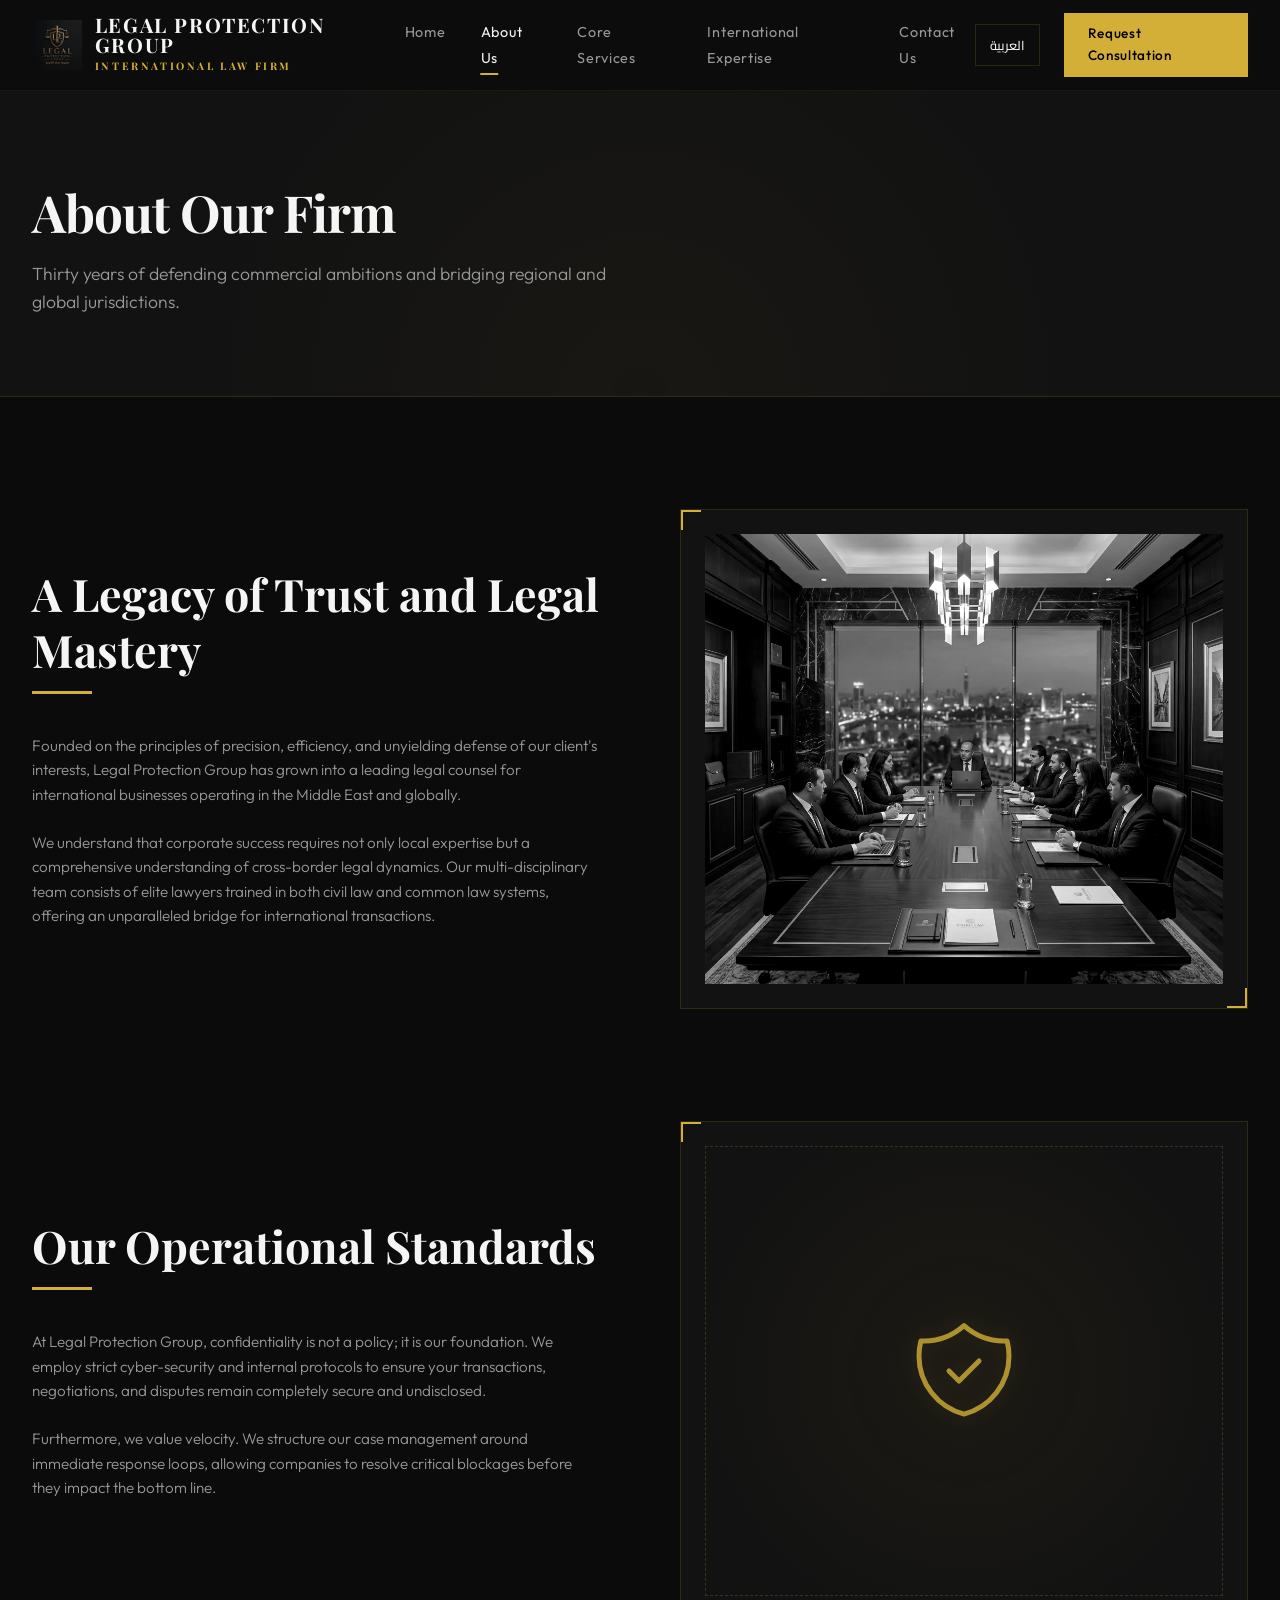
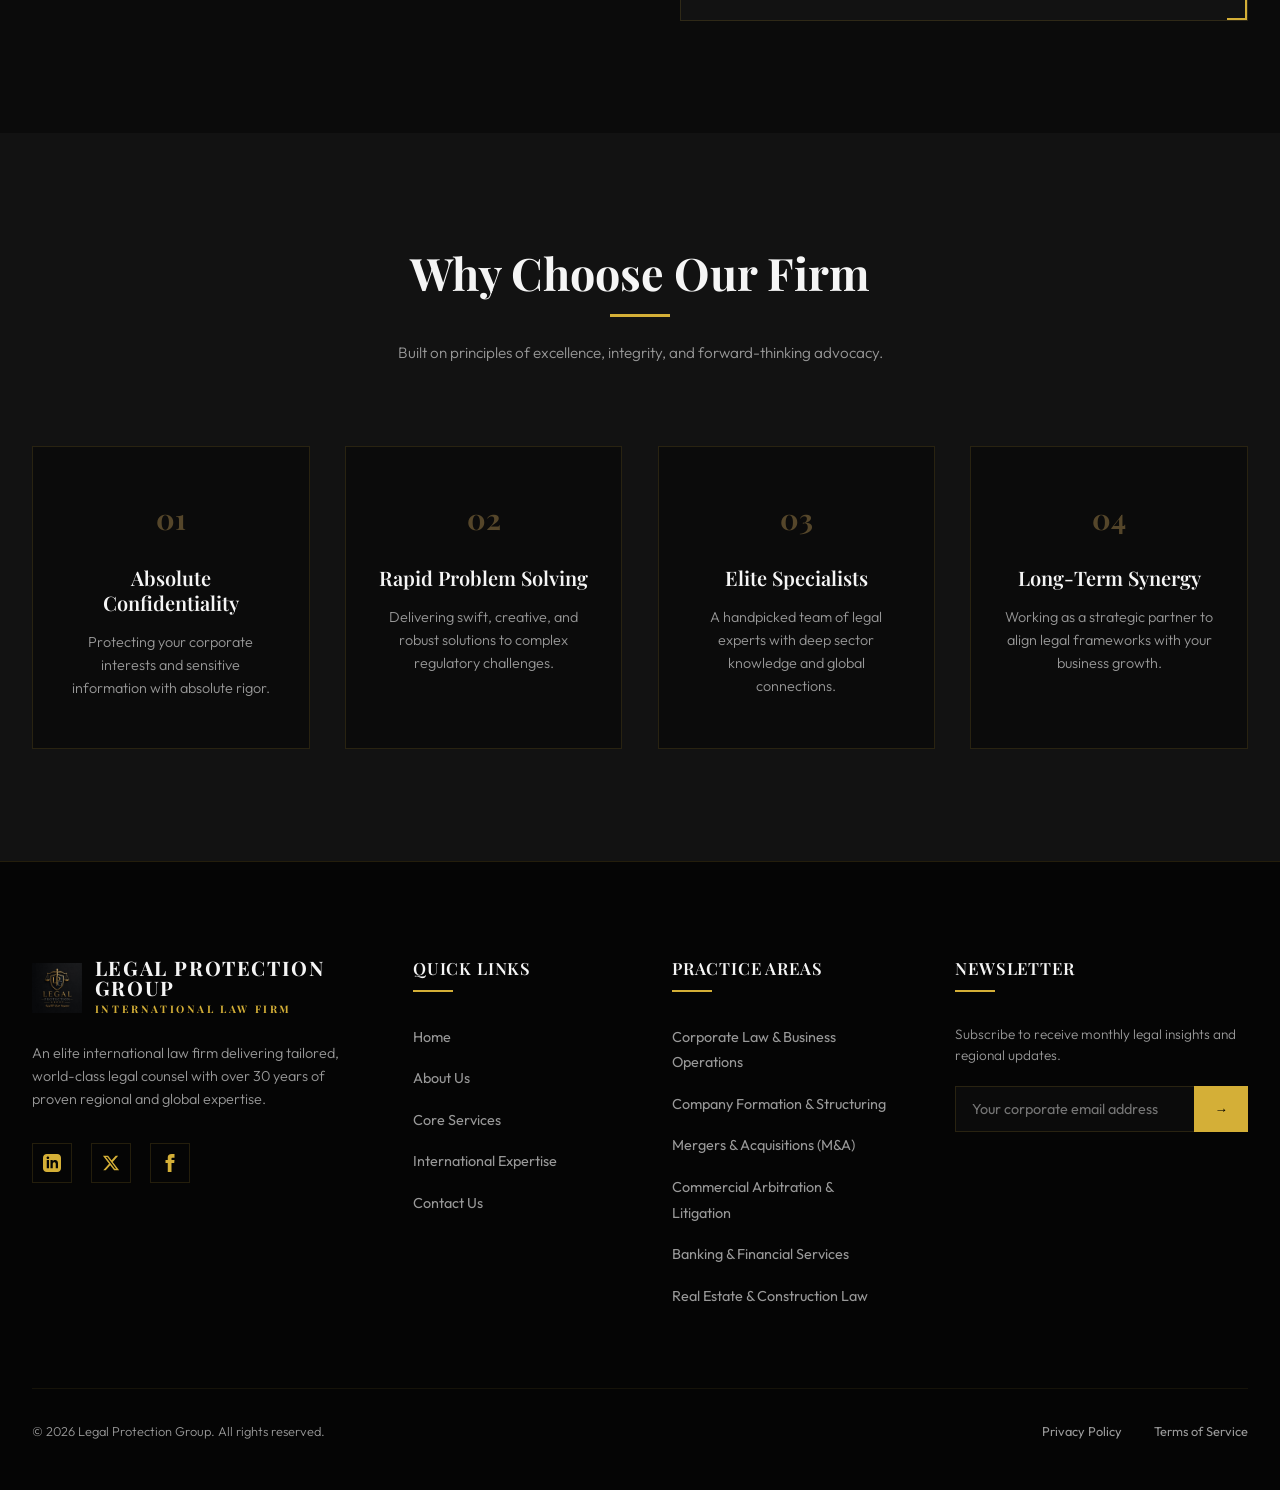
==== commit 95b53a94: "Performance optimizations: convert images to WebP (90% smaller), inline fonts via <link> with precon" ====
--- a/about.html
+++ b/about.html
@@ -5,6 +5,12 @@
     <meta name="viewport" content="width=device-width, initial-scale=1.0">
     <title data-i18n="about_hero_title">About Our Firm | LEGAL PROTECTION GROUP</title>
     <meta name="description" content="Learn about Legal Protection Group law firm's history, partners, and core operational values including absolute confidentiality and legal expertise.">
+    <!-- Performance: preconnect to Google Fonts -->
+    <link rel="preconnect" href="https://fonts.googleapis.com">
+    <link rel="preconnect" href="https://fonts.gstatic.com" crossorigin>
+    <link rel="preload" as="style" href="https://fonts.googleapis.com/css2?family=Cairo:wght@300;400;500;600;700;800&family=Outfit:wght@300;400;500;600;700;900&family=Playfair+Display:ital,wght@0,400;0,600;0,700;1,400&display=swap">
+    <link rel="stylesheet" href="https://fonts.googleapis.com/css2?family=Cairo:wght@300;400;500;600;700;800&family=Outfit:wght@300;400;500;600;700;900&family=Playfair+Display:ital,wght@0,400;0,600;0,700;1,400&display=swap" media="print" onload="this.media='all'">
+    <noscript><link rel="stylesheet" href="https://fonts.googleapis.com/css2?family=Cairo:wght@300;400;500;600;700;800&family=Outfit:wght@300;400;500;600;700;900&family=Playfair+Display:ital,wght@0,400;0,600;0,700;1,400&display=swap"></noscript>
     <!-- Style Sheet -->
     <link rel="stylesheet" href="css/style.css">
 </head>
@@ -14,7 +20,7 @@
     <header>
         <div class="container">
             <a href="index.html" class="logo">
-                <img src="img/logo.jpg" alt="LPG Logo" class="logo-img">
+                <img src="img/logo.jpg" alt="LPG Logo" class="logo-img" width="1024" height="1024">
                 <div class="logo-text">
                     <span class="logo-title" data-i18n="brand_title">LEGAL PROTECTION GROUP</span>
                     <span class="logo-subtitle" data-i18n="brand_subtitle">INTERNATIONAL LAW FIRM</span>
@@ -62,7 +68,7 @@
                     <div class="about-img-frame reveal">
                         <div class="about-image">
                             <!-- Image reused for consistent premium identity -->
-                             <img src="img/about.png" alt="LPG Office" loading="lazy">
+                             <img src="img/about.webp" alt="LPG Office" width="1024" height="1024" loading="lazy" decoding="async">
                         </div>
                     </div>
                 </div>
@@ -125,7 +131,7 @@
             <div class="footer-grid">
                 <div class="footer-col footer-brand">
                     <a href="index.html" class="logo" style="margin-bottom: 1.5rem;">
-                        <img src="img/logo.jpg" alt="LPG Logo" class="logo-img">
+                        <img src="img/logo.jpg" alt="LPG Logo" class="logo-img" width="1024" height="1024">
                         <div class="logo-text">
                             <span class="logo-title" data-i18n="brand_title">LEGAL PROTECTION GROUP</span>
                             <span class="logo-subtitle" data-i18n="brand_subtitle">INTERNATIONAL LAW FIRM</span>
@@ -187,7 +193,7 @@
     </footer>
 
     <!-- Scripts -->
-    <script src="js/translations.js"></script>
-    <script src="js/main.js"></script>
+    <script src="js/translations.js" defer></script>
+    <script src="js/main.js" defer></script>
 </body>
 </html>
--- a/css/style.css
+++ b/css/style.css
@@ -1,5 +1,3 @@
-/* IMPORT FONTS FROM GOOGLE FONTS */
-@import url('https://fonts.googleapis.com/css2?family=Cairo:wght@300;400;500;600;700;800&family=Outfit:wght@300;400;500;600;700;900&family=Playfair+Display:ital,wght@0,400;0,600;0,700;1,400&display=swap');
 
 /* BRAND IDENTITY & DESIGN TOKENS */
 :root {
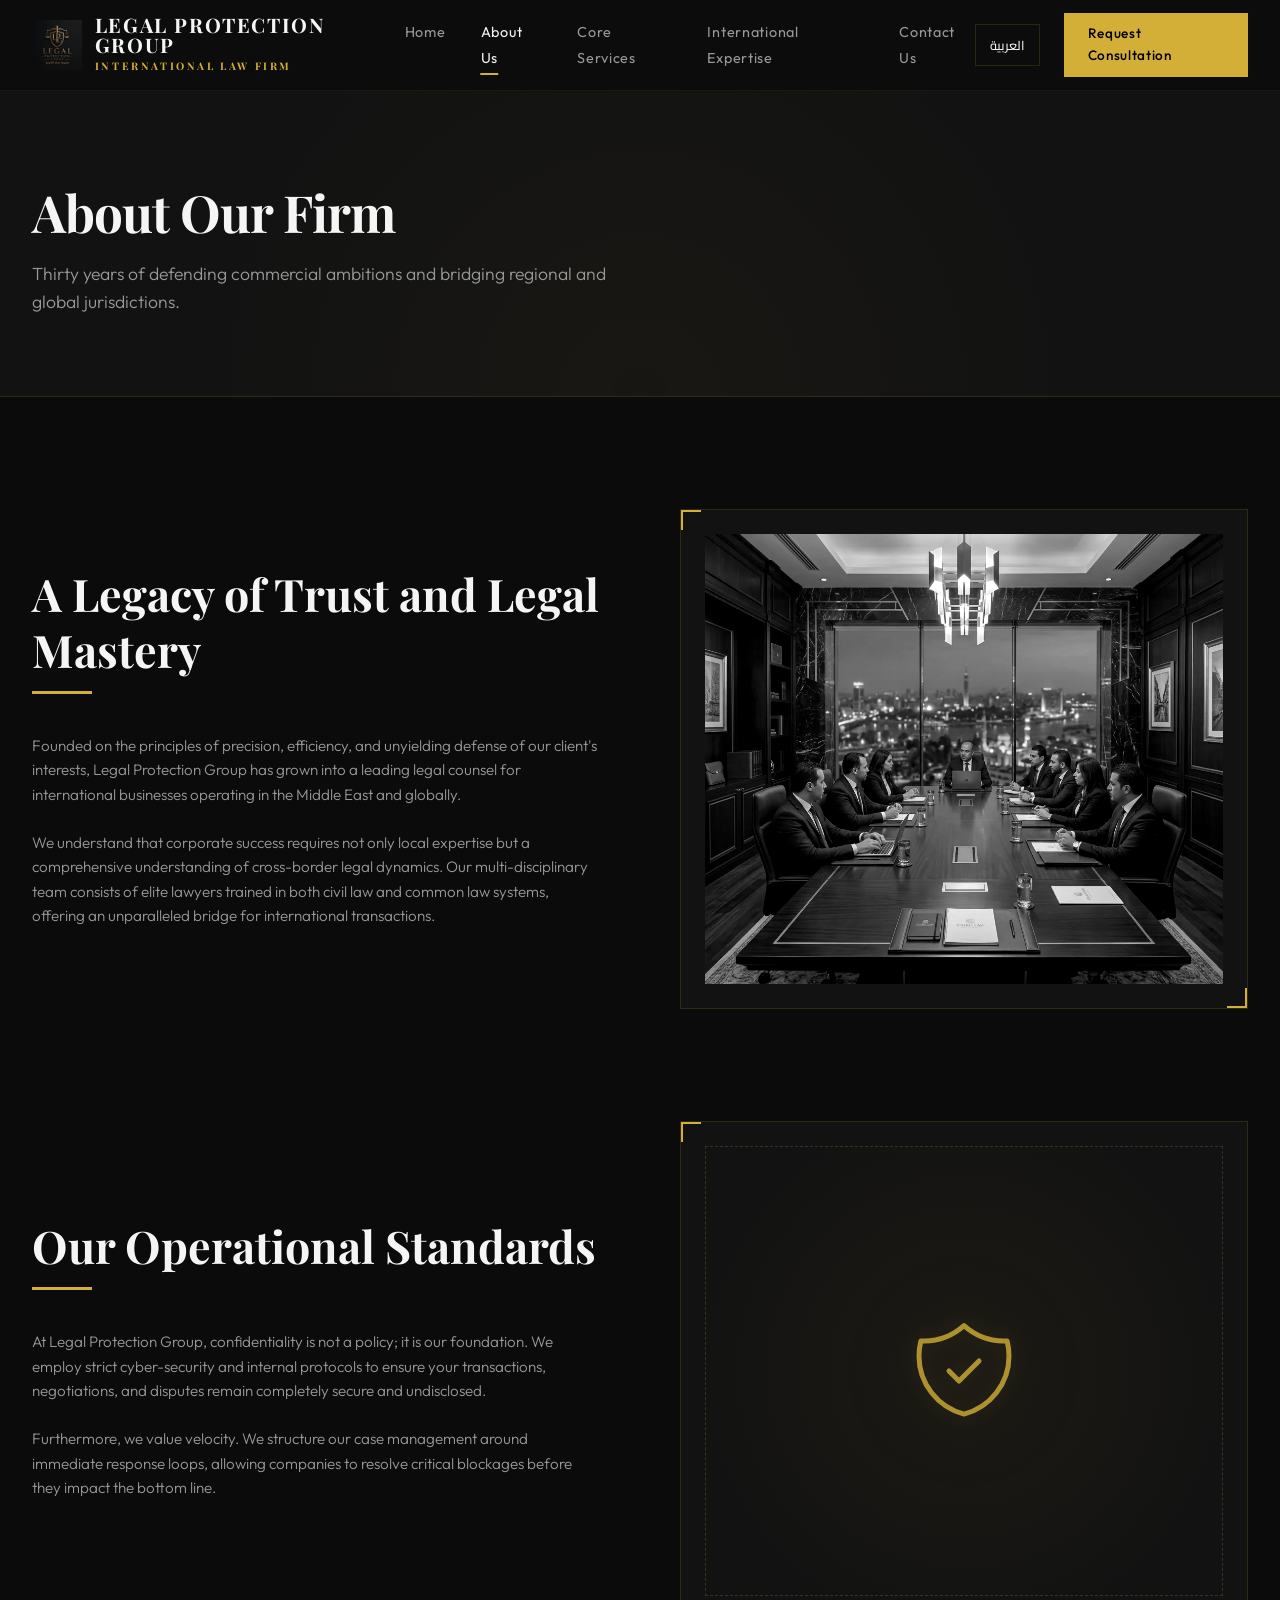
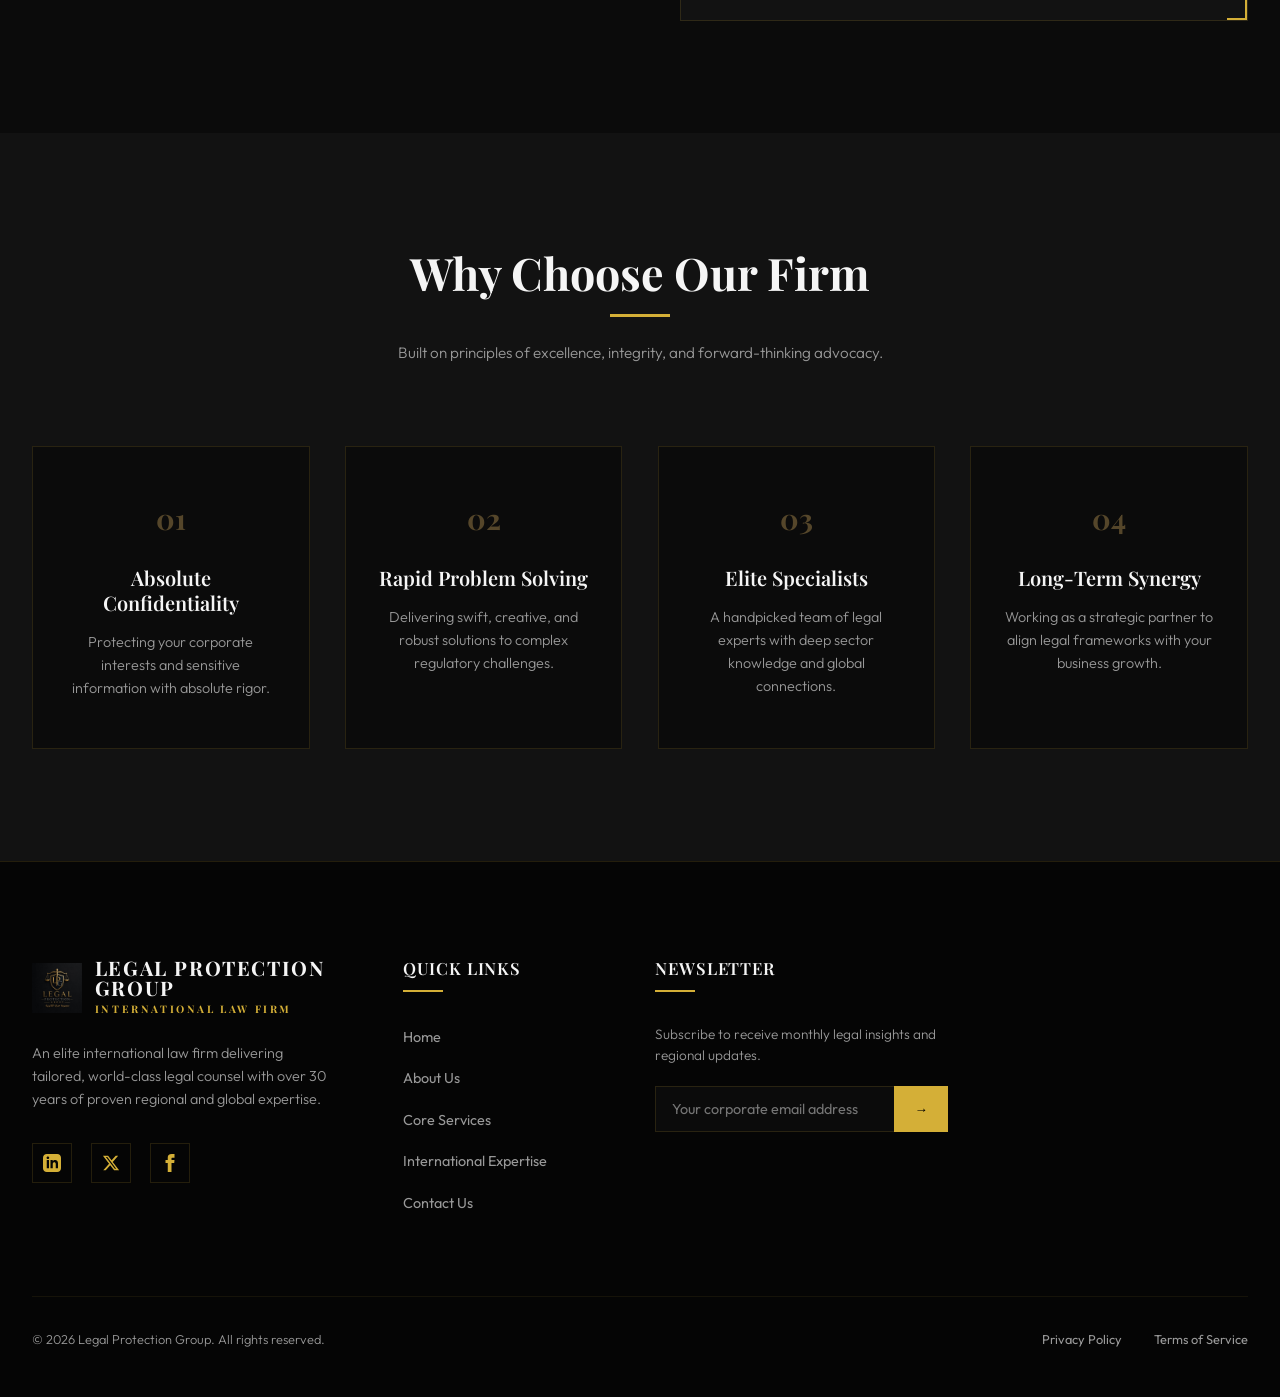
==== commit 5d0007b5: "Remove all practice areas content (services cards, team specialties, footer column, contact form opt" ====
--- a/about.html
+++ b/about.html
@@ -161,17 +161,6 @@
                     </ul>
                 </div>
                 <div class="footer-col">
-                    <h4 data-i18n="footer_col_services">Practice Areas</h4>
-                    <ul class="footer-links">
-                        <li><a href="services.html" data-i18n="service1_title">Corporate Law</a></li>
-                        <li><a href="services.html" data-i18n="service2_title">Company Formation</a></li>
-                        <li><a href="services.html" data-i18n="service3_title">Mergers & Acquisitions</a></li>
-                        <li><a href="services.html" data-i18n="service4_title">Commercial Arbitration</a></li>
-                        <li><a href="services.html" data-i18n="service5_title">Banking & Financial</a></li>
-                        <li><a href="services.html" data-i18n="service6_title">Real Estate Law</a></li>
-                    </ul>
-                </div>
-                <div class="footer-col">
                     <h4 data-i18n="footer_newsletter_title">Newsletter</h4>
                     <p style="font-size: 0.85rem; margin-bottom: 1.2rem;" data-i18n="footer_newsletter_desc">Subscribe to receive monthly legal insights and regional updates.</p>
                     <form id="footer-newsletter" class="newsletter-form">
